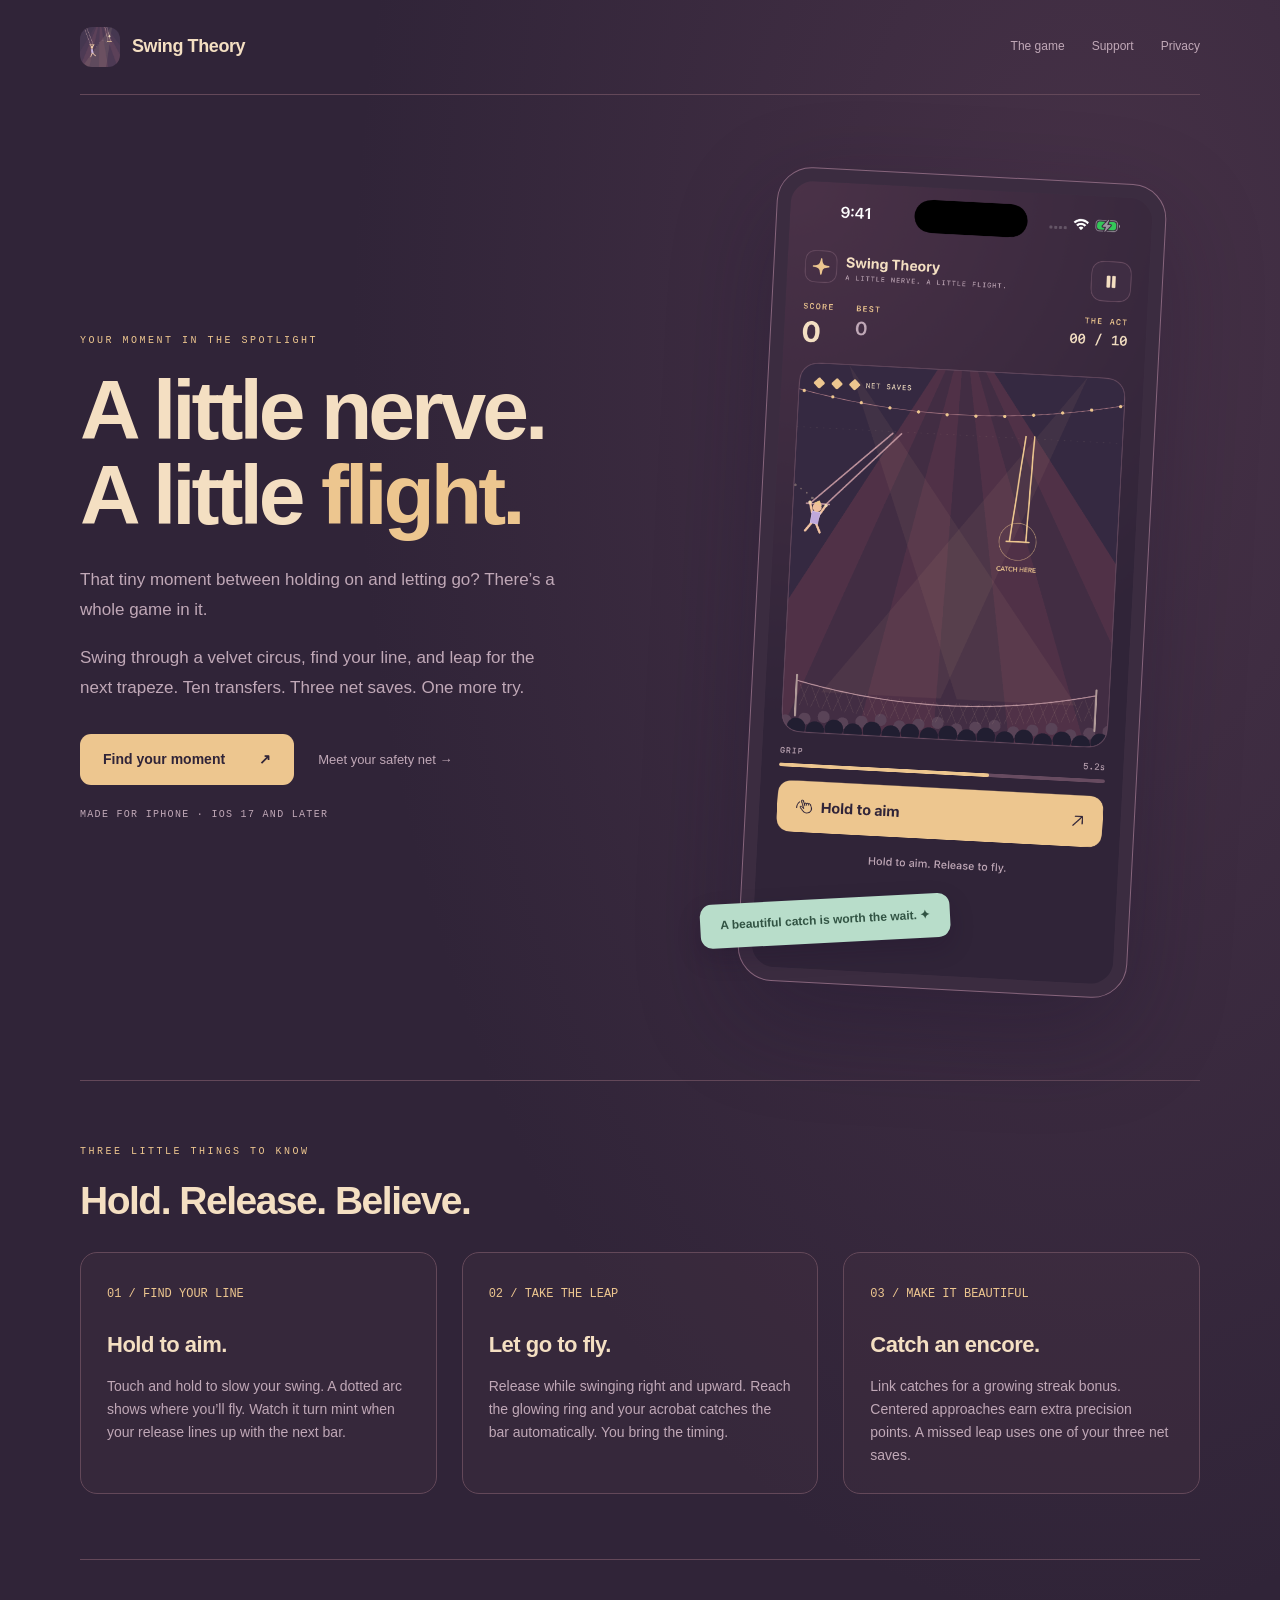
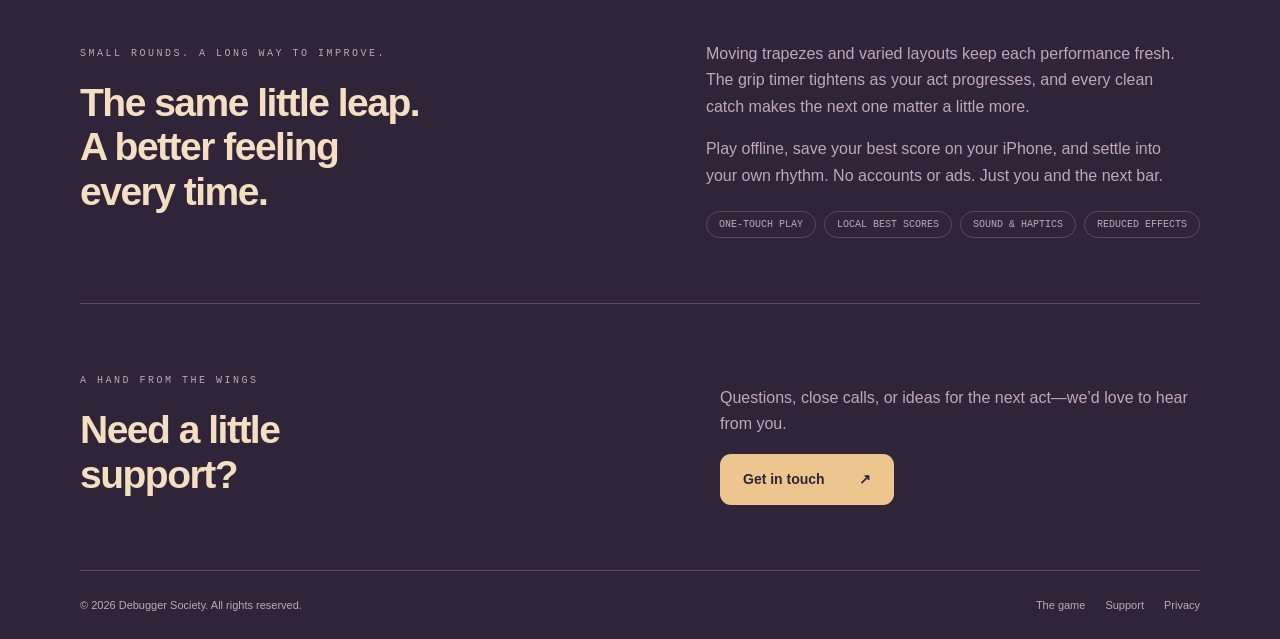
==== index.html @ bd1f6112 "initial commit" ====
<!doctype html>
<html lang="en"><head><meta charset="utf-8"><meta name="viewport" content="width=device-width,initial-scale=1"><meta name="theme-color" content="#302438"><title>Swing Theory — A little nerve. A little flight.</title><meta name="description" content="A beautiful trapeze timing game for iPhone. Hold to aim, release to fly, and chase one more perfect catch. Ten transfers. Three net saves. Your moment."><link rel="icon" href="assets/app-icon.png" type="image/png"><link rel="stylesheet" href="assets/styles.css"></head>
<body><a class="skip" href="#main">Skip to content</a><header class="header wrap"><a class="brand" href="index.html"><img src="assets/app-icon.png" width="40" height="40" alt="">Swing Theory</a><nav class="nav" aria-label="Main navigation"><a class="how-link" href="#how-to-play">The game</a><a href="support.html">Support</a><a href="privacy.html">Privacy</a></nav></header>
<main id="main" class="wrap"><section class="hero"><div><p class="eyebrow">YOUR MOMENT IN THE SPOTLIGHT</p><h1>A little nerve.<br>A little <em>flight.</em></h1><p class="lede">That tiny moment between holding on and letting go? There’s a whole game in it.</p><p class="lede">Swing through a velvet circus, find your line, and leap for the next trapeze. Ten transfers. Three net saves. One more try.</p><div class="herolinks"><a class="button" href="#how-to-play">Find your moment <span aria-hidden="true">↗</span></a><a class="textlink" href="support.html">Meet your safety net →</a></div><p class="fineprint">MADE FOR IPHONE · IOS 17 AND LATER</p></div><div class="stage"><img src="assets/gameplay.png" width="1206" height="2622" alt="Swing Theory on iPhone: a little acrobat, a dotted flight arc, and a glowing trapeze in a plum-colored circus."><div class="floatnote">A beautiful catch is worth the wait. ✦</div></div></section>
<section class="section" id="how-to-play"><p class="eyebrow">THREE LITTLE THINGS TO KNOW</p><h2>Hold. Release. Believe.</h2><div class="steps"><article class="step"><span class="number">01 / FIND YOUR LINE</span><h3>Hold to aim.</h3><p>Touch and hold to slow your swing. A dotted arc shows where you’ll fly. Watch it turn mint when your release lines up with the next bar.</p></article><article class="step"><span class="number">02 / TAKE THE LEAP</span><h3>Let go to fly.</h3><p>Release while swinging right and upward. Reach the glowing ring and your acrobat catches the bar automatically. You bring the timing.</p></article><article class="step"><span class="number">03 / MAKE IT BEAUTIFUL</span><h3>Catch an encore.</h3><p>Link catches for a growing streak bonus. Centered approaches earn extra precision points. A missed leap uses one of your three net saves.</p></article></div></section>
<section class="section featureline"><div><p class="eyebrow">SMALL ROUNDS. A LONG WAY TO IMPROVE.</p><h2>The same little leap.<br>A better feeling every time.</h2></div><div><p>Moving trapezes and varied layouts keep each performance fresh. The grip timer tightens as your act progresses, and every clean catch makes the next one matter a little more.</p><p>Play offline, save your best score on your iPhone, and settle into your own rhythm. No accounts or ads. Just you and the next bar.</p><div class="pills"><span>ONE-TOUCH PLAY</span><span>LOCAL BEST SCORES</span><span>SOUND & HAPTICS</span><span>REDUCED EFFECTS</span></div></div></section>
<section class="section featureline"><div><p class="eyebrow">A HAND FROM THE WINGS</p><h2>Need a little support?</h2></div><div><p>Questions, close calls, or ideas for the next act—we’d love to hear from you.</p><a class="button" href="support.html">Get in touch <span aria-hidden="true">↗</span></a></div></section></main>
<footer class="footer wrap"><span>© 2026 Debugger Society. All rights reserved.</span><div><a href="index.html">The game</a><a href="support.html">Support</a><a href="privacy.html">Privacy</a></div></footer></body></html>
---- assets/styles.css ----
:root{--bg:#302438;--panel:#433047;--ink:#f4dfc2;--muted:#c0a8b7;--gold:#edc68f;--mint:#b8ddca;--line:#634859}*{box-sizing:border-box}html{scroll-behavior:smooth}body{margin:0;background:var(--bg);color:var(--ink);font-family:Arial,Helvetica,sans-serif;line-height:1.65;background-image:radial-gradient(ellipse at 85% 15%,#754d6655,transparent 48%)}a{color:inherit;text-decoration:none}a:hover{color:var(--gold)}a:focus-visible,summary:focus-visible{outline:2px solid var(--gold);outline-offset:6px}.wrap{width:min(1120px,calc(100% - 64px));margin:auto}.skip{position:absolute;top:-100px;background:var(--gold);color:var(--bg);padding:12px;z-index:10}.skip:focus{top:12px}.header{display:flex;align-items:center;justify-content:space-between;gap:20px;padding:27px 0;border-bottom:1px solid var(--line)}.brand{display:flex;align-items:center;gap:12px;font-size:18px;font-weight:800;letter-spacing:-.4px}.brand img{border-radius:12px}.nav{display:flex;gap:27px;font-size:12px;color:var(--muted)}.nav [aria-current=page]{color:var(--gold)}.hero{display:grid;grid-template-columns:1.15fr 1fr;gap:55px;align-items:center;padding:80px 0 90px}.eyebrow{font:10px monospace;letter-spacing:2.5px;color:var(--gold);text-transform:uppercase;margin:0 0 22px}.hero h1{font-size:clamp(52px,6.8vw,84px);line-height:1.01;letter-spacing:-4px;margin:0 0 27px}.hero h1 em{font-style:normal;color:var(--gold)}.lede{max-width:480px;color:var(--muted);font-size:17px;line-height:1.8}.button{display:inline-flex;align-items:center;justify-content:space-between;gap:34px;background:var(--gold);color:var(--bg);padding:14px 23px;border-radius:11px;font-size:14px;font-weight:700;min-height:50px}.button:hover{background:#f9d8a6;color:var(--bg)}.herolinks{display:flex;align-items:center;gap:24px;margin-top:30px}.textlink{font-size:13px;color:var(--muted)}.fineprint{font:10px monospace;letter-spacing:1.3px;color:var(--muted);margin-top:24px}.stage{position:relative;border:1px solid #87657c;border-radius:35px;background:#3b2c40;padding:13px;transform:rotate(3deg);max-width:390px;margin:auto;box-shadow:0 35px 100px #180f294f}.stage img{width:100%;height:auto;display:block;border-radius:23px}.floatnote{position:absolute;bottom:40px;left:-40px;padding:12px 20px;border-radius:12px;transform:rotate(-6deg);background:var(--mint);color:#315343;font-size:12px;font-weight:700;box-shadow:0 10px 25px #170c2a33}.section{padding:65px 0;border-top:1px solid var(--line)}.section h2{font-size:39px;line-height:1.15;letter-spacing:-1.5px;margin:0 0 28px}.steps{display:grid;grid-template-columns:repeat(3,1fr);gap:25px}.step{padding:26px;border:1px solid var(--line);border-radius:17px;background:#50374733}.step .number{font:12px monospace;color:var(--gold)}.step h3{font-size:22px;letter-spacing:-.5px;margin:22px 0 11px}.step p{font-size:14px;color:var(--muted);margin:0}.featureline{display:flex;align-items:center;justify-content:space-between;gap:50px}.featureline p{max-width:480px;color:var(--muted)}.featureline h2{max-width:340px;margin:0}.pills{display:flex;gap:8px;flex-wrap:wrap;margin-top:22px}.pills span{border:1px solid var(--line);padding:7px 12px;border-radius:20px;font:10px monospace;color:var(--muted)}.footer{border-top:1px solid var(--line);padding:25px 0;display:flex;justify-content:space-between;gap:18px;font-size:11px;color:var(--muted)}.footer div{display:flex;gap:20px}.dochead{padding:70px 0 45px;max-width:750px}.dochead h1{font-size:clamp(40px,5vw,62px);line-height:1.06;letter-spacing:-2px;margin:0 0 22px}.docgrid{display:grid;grid-template-columns:210px 1fr;gap:70px;padding-bottom:70px}.docnav{display:flex;flex-direction:column;gap:14px;align-self:start;position:sticky;top:30px;font-size:12px;color:var(--muted)}.doccontent section{margin:0 0 34px;scroll-margin-top:30px}.doccontent h2{font-size:23px;letter-spacing:-.4px}.doccontent p,.contact p{font-size:14px;color:var(--muted)}.doccontent a{text-decoration:underline;text-underline-offset:4px;overflow-wrap:anywhere}.supportgrid{display:grid;grid-template-columns:1fr 1.4fr;gap:65px;padding-bottom:75px}.contact{align-self:start;background:var(--panel);border:1px solid var(--line);border-radius:19px;padding:29px}.contact h2{margin:0;font-size:27px;letter-spacing:-.8px}.contact .email{display:block;font-size:12px;margin-top:18px;overflow-wrap:anywhere;color:var(--gold)}.faqs h2{font-size:25px;margin-top:0}.faqs details{border-bottom:1px solid var(--line);padding:17px 0}.faqs summary{cursor:pointer;font-size:15px;font-weight:600;padding-right:15px}.faqs p{color:var(--muted);font-size:14px;line-height:1.8}.updated{font:10px monospace;letter-spacing:1px;color:var(--muted)}
@media(max-width:760px){.wrap{width:calc(100% - 38px)}.header{padding:19px 0}.brand{font-size:16px;gap:8px}.brand img{width:33px;height:33px}.nav{gap:15px;font-size:11px}.how-link{display:none}.hero{grid-template-columns:1fr;padding:50px 0 62px;gap:42px}.hero h1{font-size:62px;letter-spacing:-3px}.lede{font-size:15px}.hero .eyebrow{font-size:9px}.stage{max-width:300px;transform:rotate(2deg);padding:10px}.floatnote{left:-17px}.herolinks{gap:20px}.section{padding:42px 0}.section h2{font-size:31px}.steps{grid-template-columns:1fr;gap:13px}.step{padding:22px}.step h3{margin:10px 0}.featureline{display:block}.featureline p{font-size:14px}.footer{font-size:10px;flex-direction:column;gap:12px}.dochead{padding:45px 0 25px}.docgrid,.supportgrid{grid-template-columns:1fr;gap:30px}.docnav{position:static;flex-direction:row;flex-wrap:wrap;gap:9px 18px}.doccontent h2{font-size:22px}.supportgrid{padding-bottom:45px}.contact{padding:23px}.herolinks .button{font-size:12px;gap:20px}.fineprint{font-size:9px}}
@media(prefers-reduced-motion:reduce){html{scroll-behavior:auto}.stage,.floatnote{transform:none}}
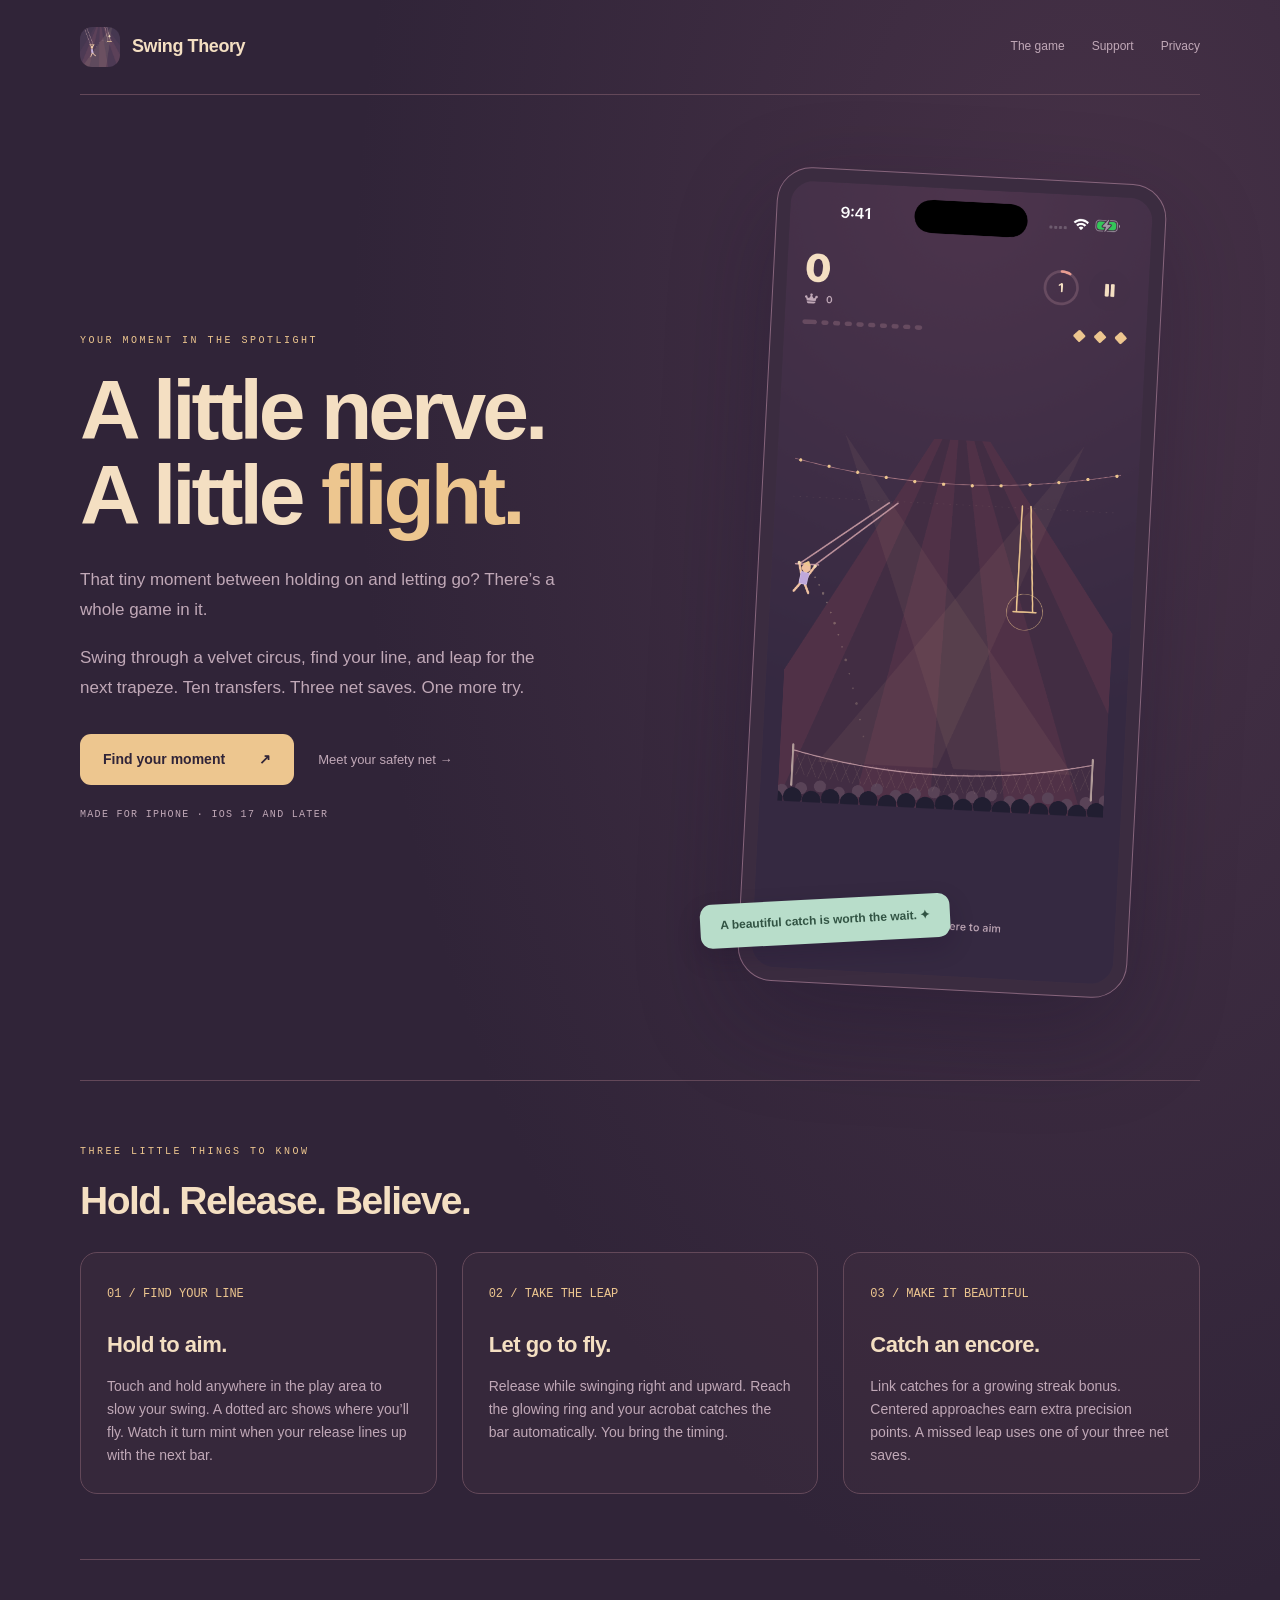
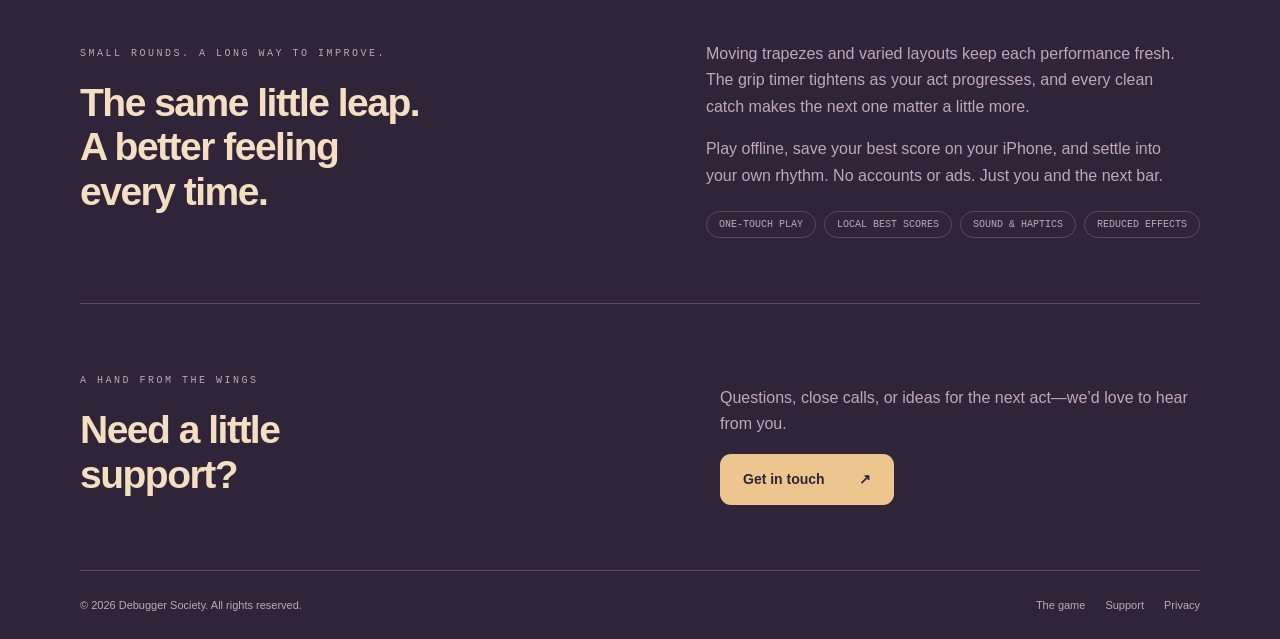
==== commit 12a215fb: "Update Swing Theory website for streamlined build 2 controls" ====
--- a/index.html
+++ b/index.html
@@ -2,7 +2,7 @@
 <html lang="en"><head><meta charset="utf-8"><meta name="viewport" content="width=device-width,initial-scale=1"><meta name="theme-color" content="#302438"><title>Swing Theory — A little nerve. A little flight.</title><meta name="description" content="A beautiful trapeze timing game for iPhone. Hold to aim, release to fly, and chase one more perfect catch. Ten transfers. Three net saves. Your moment."><link rel="icon" href="assets/app-icon.png" type="image/png"><link rel="stylesheet" href="assets/styles.css"></head>
 <body><a class="skip" href="#main">Skip to content</a><header class="header wrap"><a class="brand" href="index.html"><img src="assets/app-icon.png" width="40" height="40" alt="">Swing Theory</a><nav class="nav" aria-label="Main navigation"><a class="how-link" href="#how-to-play">The game</a><a href="support.html">Support</a><a href="privacy.html">Privacy</a></nav></header>
 <main id="main" class="wrap"><section class="hero"><div><p class="eyebrow">YOUR MOMENT IN THE SPOTLIGHT</p><h1>A little nerve.<br>A little <em>flight.</em></h1><p class="lede">That tiny moment between holding on and letting go? There’s a whole game in it.</p><p class="lede">Swing through a velvet circus, find your line, and leap for the next trapeze. Ten transfers. Three net saves. One more try.</p><div class="herolinks"><a class="button" href="#how-to-play">Find your moment <span aria-hidden="true">↗</span></a><a class="textlink" href="support.html">Meet your safety net →</a></div><p class="fineprint">MADE FOR IPHONE · IOS 17 AND LATER</p></div><div class="stage"><img src="assets/gameplay.png" width="1206" height="2622" alt="Swing Theory on iPhone: a little acrobat, a dotted flight arc, and a glowing trapeze in a plum-colored circus."><div class="floatnote">A beautiful catch is worth the wait. ✦</div></div></section>
-<section class="section" id="how-to-play"><p class="eyebrow">THREE LITTLE THINGS TO KNOW</p><h2>Hold. Release. Believe.</h2><div class="steps"><article class="step"><span class="number">01 / FIND YOUR LINE</span><h3>Hold to aim.</h3><p>Touch and hold to slow your swing. A dotted arc shows where you’ll fly. Watch it turn mint when your release lines up with the next bar.</p></article><article class="step"><span class="number">02 / TAKE THE LEAP</span><h3>Let go to fly.</h3><p>Release while swinging right and upward. Reach the glowing ring and your acrobat catches the bar automatically. You bring the timing.</p></article><article class="step"><span class="number">03 / MAKE IT BEAUTIFUL</span><h3>Catch an encore.</h3><p>Link catches for a growing streak bonus. Centered approaches earn extra precision points. A missed leap uses one of your three net saves.</p></article></div></section>
+<section class="section" id="how-to-play"><p class="eyebrow">THREE LITTLE THINGS TO KNOW</p><h2>Hold. Release. Believe.</h2><div class="steps"><article class="step"><span class="number">01 / FIND YOUR LINE</span><h3>Hold to aim.</h3><p>Touch and hold anywhere in the play area to slow your swing. A dotted arc shows where you’ll fly. Watch it turn mint when your release lines up with the next bar.</p></article><article class="step"><span class="number">02 / TAKE THE LEAP</span><h3>Let go to fly.</h3><p>Release while swinging right and upward. Reach the glowing ring and your acrobat catches the bar automatically. You bring the timing.</p></article><article class="step"><span class="number">03 / MAKE IT BEAUTIFUL</span><h3>Catch an encore.</h3><p>Link catches for a growing streak bonus. Centered approaches earn extra precision points. A missed leap uses one of your three net saves.</p></article></div></section>
 <section class="section featureline"><div><p class="eyebrow">SMALL ROUNDS. A LONG WAY TO IMPROVE.</p><h2>The same little leap.<br>A better feeling every time.</h2></div><div><p>Moving trapezes and varied layouts keep each performance fresh. The grip timer tightens as your act progresses, and every clean catch makes the next one matter a little more.</p><p>Play offline, save your best score on your iPhone, and settle into your own rhythm. No accounts or ads. Just you and the next bar.</p><div class="pills"><span>ONE-TOUCH PLAY</span><span>LOCAL BEST SCORES</span><span>SOUND & HAPTICS</span><span>REDUCED EFFECTS</span></div></div></section>
 <section class="section featureline"><div><p class="eyebrow">A HAND FROM THE WINGS</p><h2>Need a little support?</h2></div><div><p>Questions, close calls, or ideas for the next act—we’d love to hear from you.</p><a class="button" href="support.html">Get in touch <span aria-hidden="true">↗</span></a></div></section></main>
 <footer class="footer wrap"><span>© 2026 Debugger Society. All rights reserved.</span><div><a href="index.html">The game</a><a href="support.html">Support</a><a href="privacy.html">Privacy</a></div></footer></body></html>
